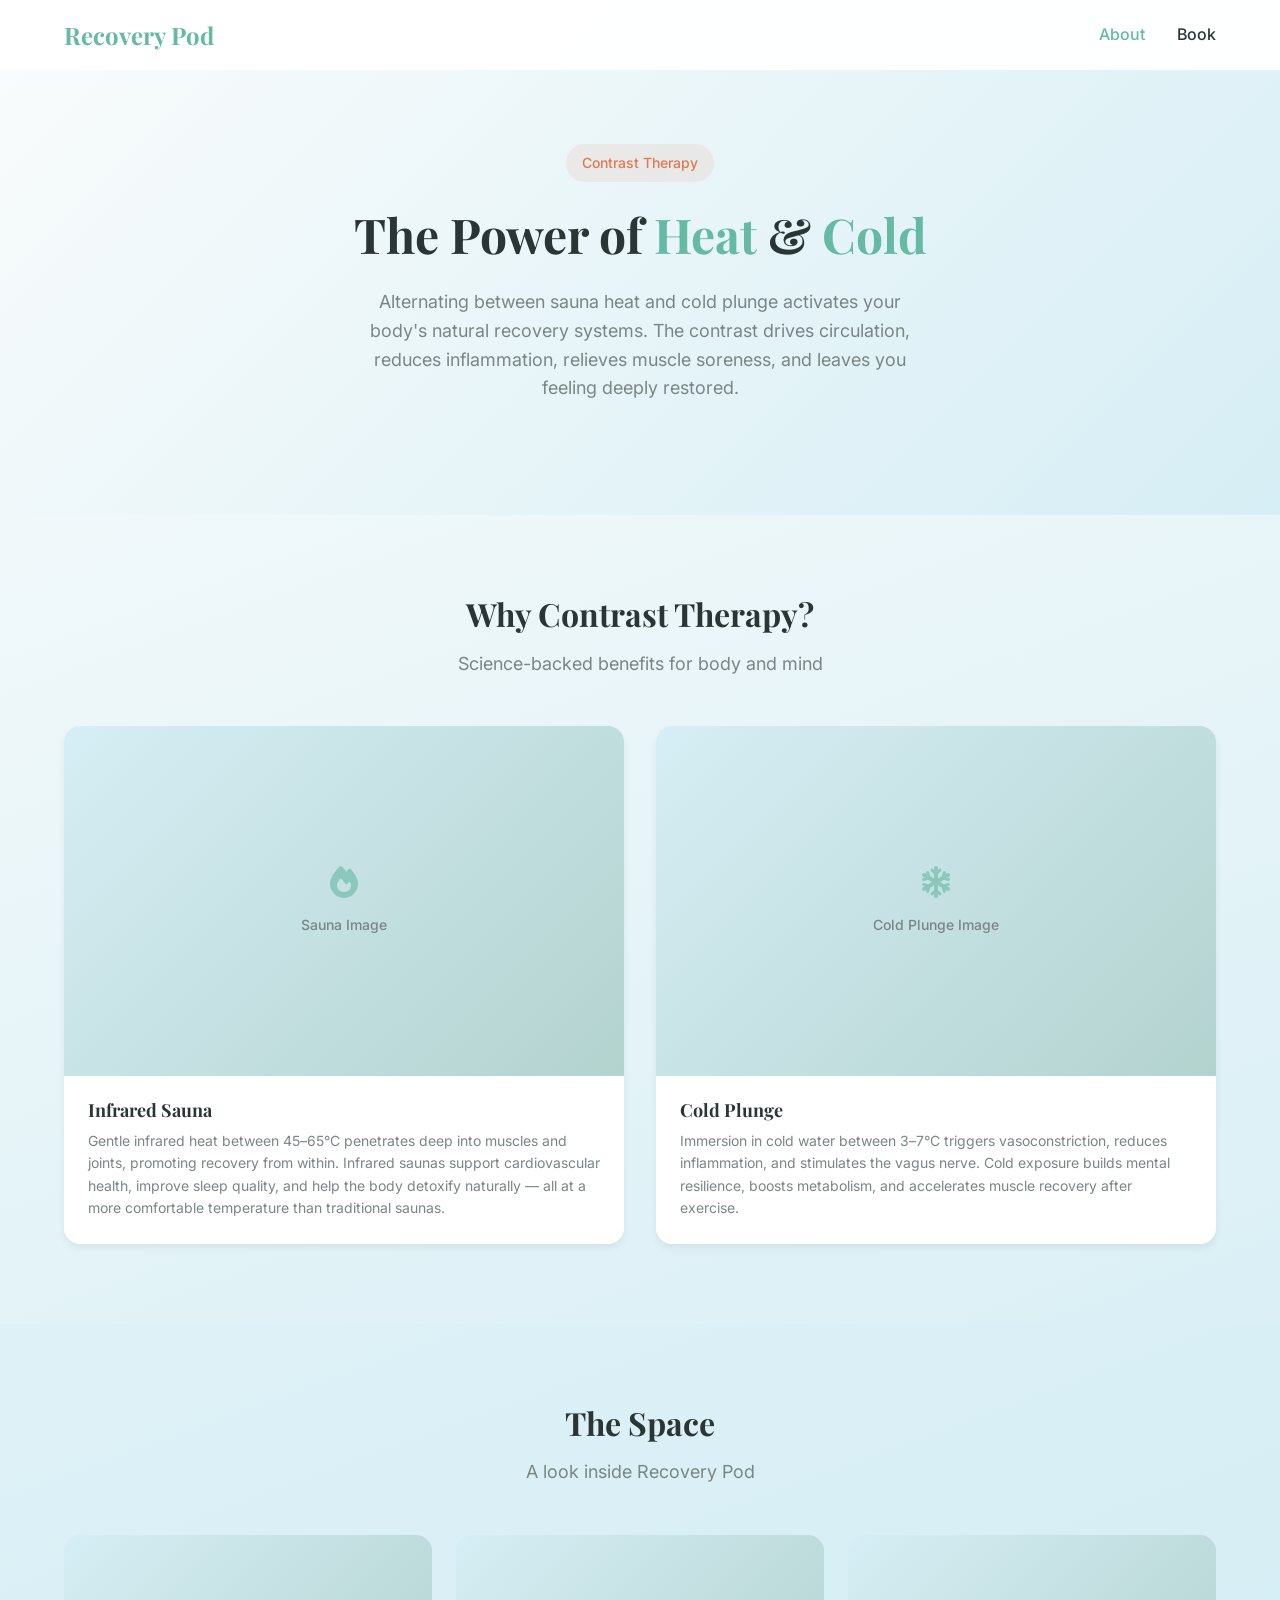
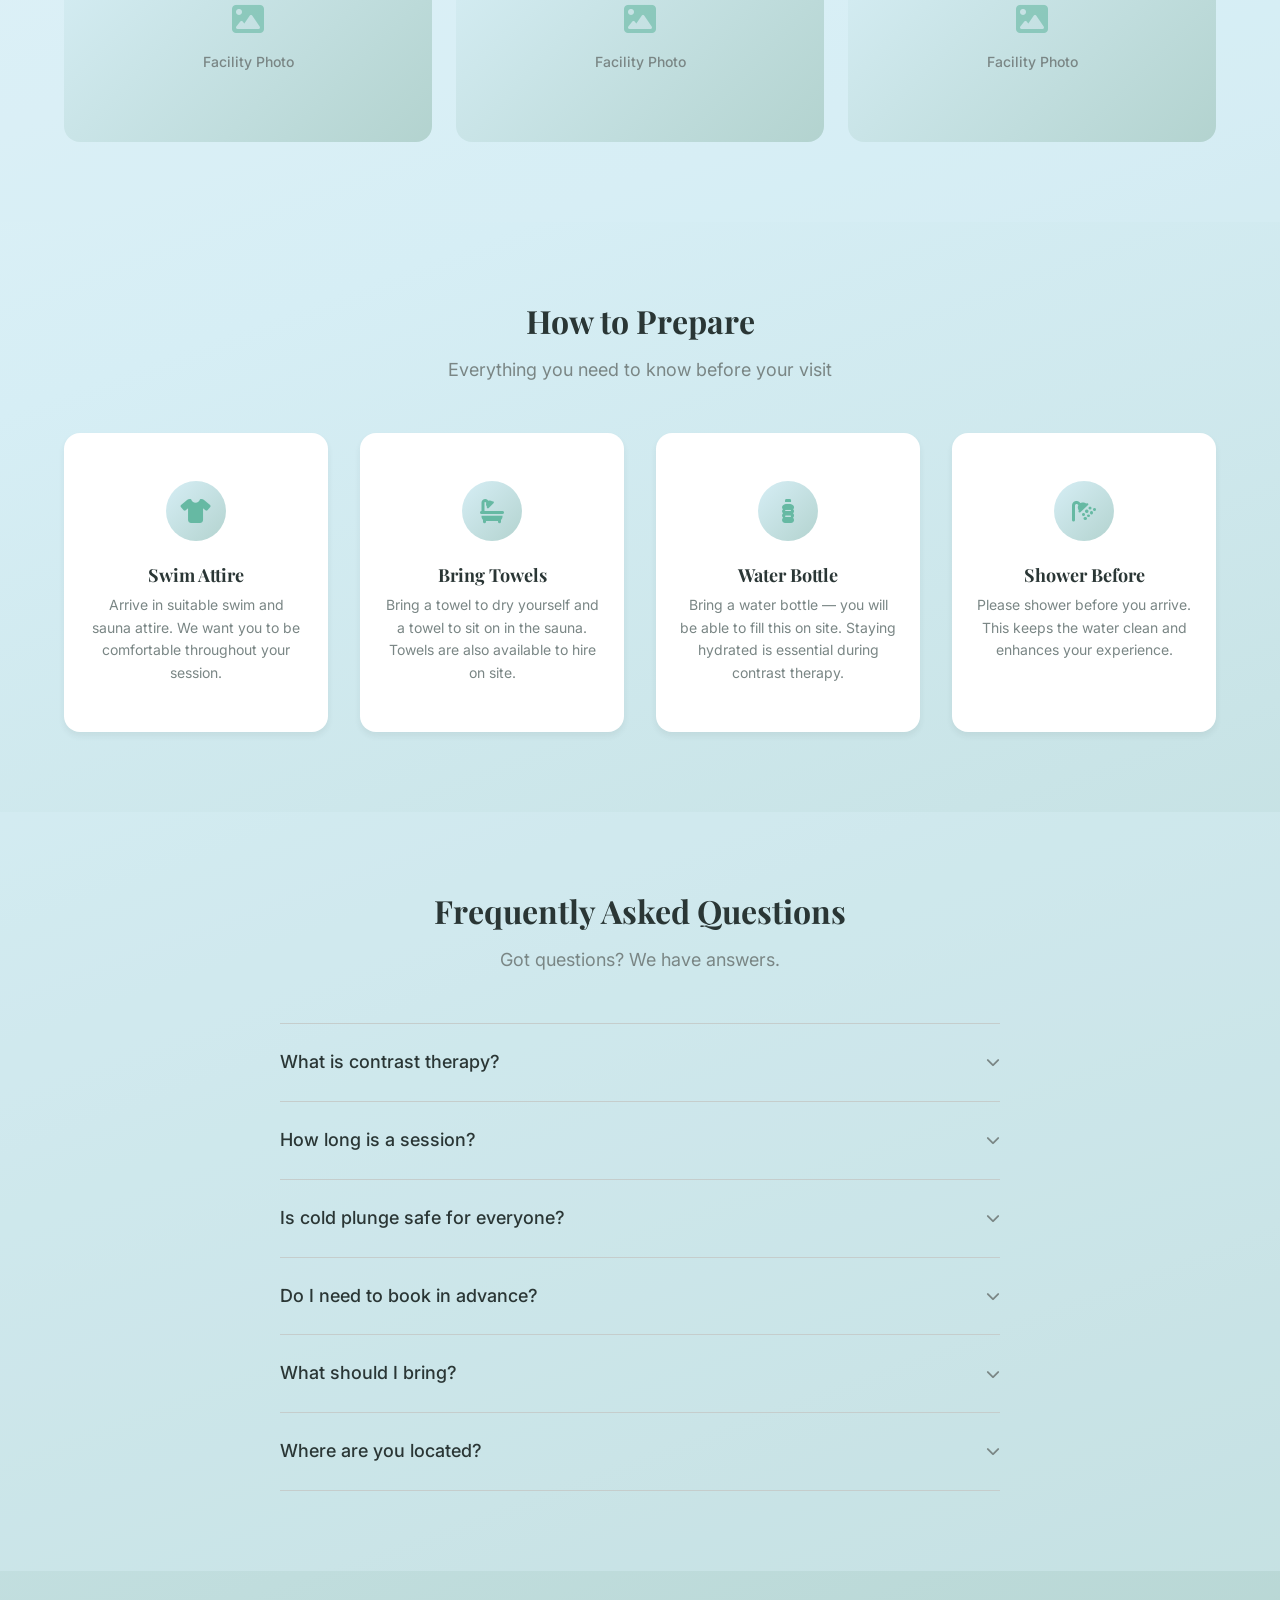
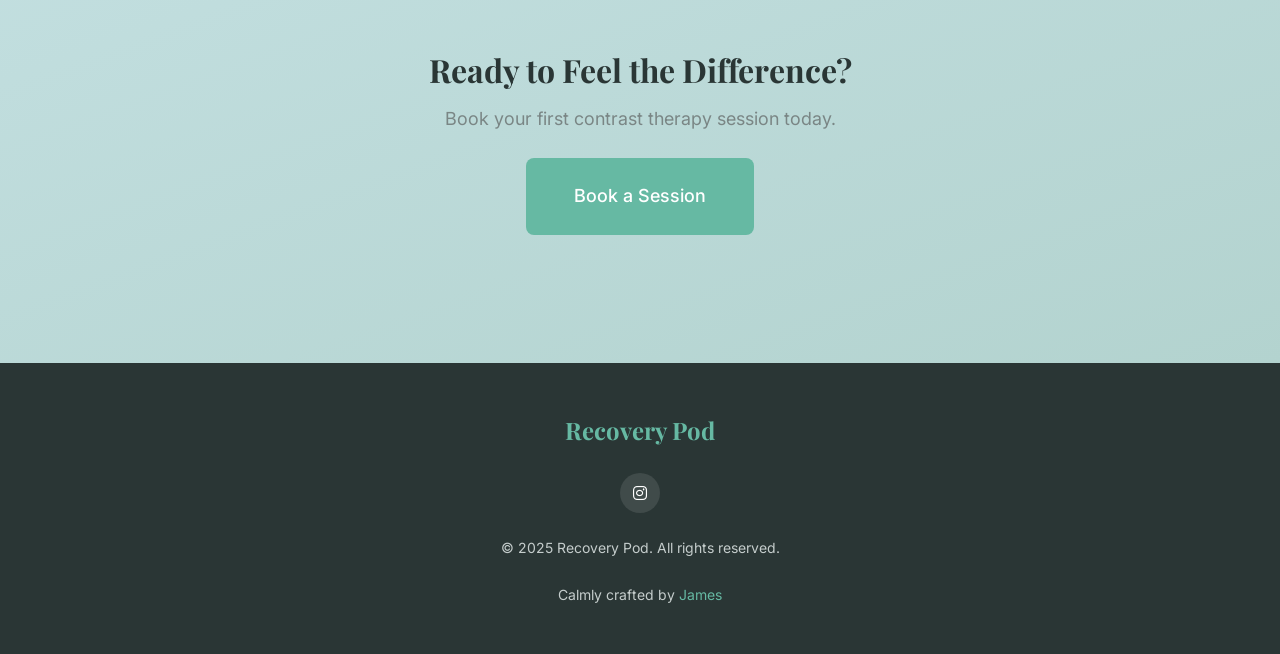
==== about.html @ 47e6fc5c "Added Booking and About page with Acuity Scheduling embedded. Updated refs to Swedish Sauna." ====
<!doctype html>
<html lang="en-GB">
  <head>
    <meta charset="UTF-8" />
    <meta name="viewport" content="width=device-width, initial-scale=1.0" />

    <title>About | Recovery Pod Bristol</title>
    <meta
      name="description"
      content="Learn about the benefits of sauna and cold plunge contrast therapy at Recovery Pod Bristol. FAQs, preparation tips, and what to expect."
    />
    <meta name="author" content="Recovery Pod" />
    <meta name="theme-color" content="#66B9A3" />

    <link rel="canonical" href="https://recoverypodbristol.com/about" />

    <meta property="og:type" content="website" />
    <meta property="og:url" content="https://recoverypodbristol.com/about" />
    <meta property="og:title" content="About | Recovery Pod Bristol" />
    <meta
      property="og:description"
      content="Learn about the benefits of sauna and cold plunge contrast therapy."
    />
    <meta
      property="og:image"
      content="https://recoverypodbristol.com/assets/images/og-image.jpg"
    />
    <meta property="og:locale" content="en_GB" />

    <link rel="apple-touch-icon" sizes="180x180" href="/apple-touch-icon.png" />
    <link rel="icon" type="image/png" sizes="32x32" href="/favicon-32x32.png" />
    <link rel="icon" type="image/png" sizes="16x16" href="/favicon-16x16.png" />
    <link rel="manifest" href="/site.webmanifest" />

    <link rel="preconnect" href="https://fonts.googleapis.com" />
    <link rel="preconnect" href="https://fonts.gstatic.com" crossorigin />
    <link
      href="https://fonts.googleapis.com/css2?family=Inter:wght@400;500;700&family=Playfair+Display:wght@700&display=swap"
      rel="stylesheet"
    />

    <link
      rel="stylesheet"
      href="https://cdnjs.cloudflare.com/ajax/libs/font-awesome/6.5.1/css/all.min.css"
    />

    <link rel="stylesheet" href="css/main.css" />
  </head>
  <body>
    <header class="header">
      <div class="container header__inner">
        <a href="/" class="logo">Recovery Pod</a>
        <nav class="nav" aria-label="Main navigation">
          <ul class="nav__list">
            <li>
              <a href="/about" class="nav__link nav__link--active">About</a>
            </li>
            <li><a href="/booking" class="nav__link">Book</a></li>
          </ul>
        </nav>
      </div>
    </header>

    <main class="page">
      <section class="hero hero--compact">
        <div class="container">
          <div class="hero__content hero__content--centered">
            <span class="hero__tagline">Contrast Therapy</span>
            <h1 class="hero__title">
              The Power of <span>Heat</span> &amp; <span>Cold</span>
            </h1>
            <p class="hero__text">
              Alternating between sauna heat and cold plunge activates your
              body's natural recovery systems. The contrast drives circulation,
              reduces inflammation, relieves muscle soreness, and leaves you
              feeling deeply restored.
            </p>
          </div>
        </div>
      </section>

      <section class="section">
        <div class="container">
          <div class="section__header">
            <h2 class="section__title">Why Contrast Therapy?</h2>
            <p class="section__subtitle">
              Science-backed benefits for body and mind
            </p>
          </div>

          <div class="benefits-grid">
            <div class="card">
              <div class="card__image">
                <div class="placeholder-image">
                  <i class="fa-solid fa-fire"></i>
                  <span>Sauna Image</span>
                </div>
              </div>
              <div class="card__content">
                <h3 class="card__title">Infrared Sauna</h3>
                <p class="card__text">
                  Gentle infrared heat between 45&ndash;65&deg;C penetrates deep
                  into muscles and joints, promoting recovery from within.
                  Infrared saunas support cardiovascular health, improve sleep
                  quality, and help the body detoxify naturally &mdash; all at a
                  more comfortable temperature than traditional saunas.
                </p>
              </div>
            </div>

            <div class="card">
              <div class="card__image">
                <div class="placeholder-image">
                  <i class="fa-solid fa-snowflake"></i>
                  <span>Cold Plunge Image</span>
                </div>
              </div>
              <div class="card__content">
                <h3 class="card__title">Cold Plunge</h3>
                <p class="card__text">
                  Immersion in cold water between 3&ndash;7&deg;C triggers
                  vasoconstriction, reduces inflammation, and stimulates the
                  vagus nerve. Cold exposure builds mental resilience, boosts
                  metabolism, and accelerates muscle recovery after exercise.
                </p>
              </div>
            </div>
          </div>
        </div>
      </section>

      <section class="section section--ice">
        <div class="container">
          <div class="section__header">
            <h2 class="section__title">The Space</h2>
            <p class="section__subtitle">A look inside Recovery Pod</p>
          </div>

          <div class="gallery">
            <div class="gallery__item">
              <div class="placeholder-image placeholder-image--landscape">
                <i class="fa-solid fa-image"></i>
                <span>Facility Photo</span>
              </div>
            </div>
            <div class="gallery__item">
              <div class="placeholder-image placeholder-image--landscape">
                <i class="fa-solid fa-image"></i>
                <span>Facility Photo</span>
              </div>
            </div>
            <div class="gallery__item">
              <div class="placeholder-image placeholder-image--landscape">
                <i class="fa-solid fa-image"></i>
                <span>Facility Photo</span>
              </div>
            </div>
          </div>
        </div>
      </section>

      <section class="section">
        <div class="container">
          <div class="section__header">
            <h2 class="section__title">How to Prepare</h2>
            <p class="section__subtitle">
              Everything you need to know before your visit
            </p>
          </div>

          <div class="prep-tips">
            <div class="prep-tips__card">
              <div class="prep-tips__icon">
                <i class="fa-solid fa-shirt"></i>
              </div>
              <h3 class="prep-tips__title">Swim Attire</h3>
              <p class="prep-tips__text">
                Arrive in suitable swim and sauna attire. We want you to be
                comfortable throughout your session.
              </p>
            </div>

            <div class="prep-tips__card">
              <div class="prep-tips__icon">
                <i class="fa-solid fa-bath"></i>
              </div>
              <h3 class="prep-tips__title">Bring Towels</h3>
              <p class="prep-tips__text">
                Bring a towel to dry yourself and a towel to sit on in the
                sauna. Towels are also available to hire on site.
              </p>
            </div>

            <div class="prep-tips__card">
              <div class="prep-tips__icon">
                <i class="fa-solid fa-bottle-water"></i>
              </div>
              <h3 class="prep-tips__title">Water Bottle</h3>
              <p class="prep-tips__text">
                Bring a water bottle &mdash; you will be able to fill this on
                site. Staying hydrated is essential during contrast therapy.
              </p>
            </div>

            <div class="prep-tips__card">
              <div class="prep-tips__icon">
                <i class="fa-solid fa-shower"></i>
              </div>
              <h3 class="prep-tips__title">Shower Before</h3>
              <p class="prep-tips__text">
                Please shower before you arrive. This keeps the water clean and
                enhances your experience.
              </p>
            </div>
          </div>
        </div>
      </section>

      <section class="section section--ice">
        <div class="container">
          <div class="section__header">
            <h2 class="section__title">Frequently Asked Questions</h2>
            <p class="section__subtitle">Got questions? We have answers.</p>
          </div>

          <div class="faq">
            <details class="faq__item" name="faq">
              <summary class="faq__question">What is contrast therapy?</summary>
              <div class="faq__answer">
                <p>
                  Contrast therapy involves alternating between hot (sauna) and
                  cold (plunge pool) exposure. This cycle of heating and cooling
                  stimulates blood flow, reduces muscle soreness, and promotes
                  overall recovery. A typical session involves multiple rounds
                  of heat and cold.
                </p>
              </div>
            </details>

            <details class="faq__item" name="faq">
              <summary class="faq__question">How long is a session?</summary>
              <div class="faq__answer">
                <p>
                  Sessions typically last 60 minutes, giving you time for
                  multiple rounds of sauna and cold plunge with rest periods in
                  between. We recommend 3&ndash;4 rounds for the best results.
                </p>
              </div>
            </details>

            <details class="faq__item" name="faq">
              <summary class="faq__question">
                Is cold plunge safe for everyone?
              </summary>
              <div class="faq__answer">
                <p>
                  Cold plunge is generally safe for healthy individuals.
                  However, if you have a heart condition, are pregnant, have
                  Raynaud's disease, or have any medical concerns, please
                  consult your doctor before your first session. We are always
                  happy to discuss any questions you may have.
                </p>
              </div>
            </details>

            <details class="faq__item" name="faq">
              <summary class="faq__question">
                Do I need to book in advance?
              </summary>
              <div class="faq__answer">
                <p>
                  Yes, we operate on a booking-only basis to ensure a relaxed,
                  uncrowded experience. You can book your session through our
                  online booking page.
                </p>
              </div>
            </details>

            <details class="faq__item" name="faq">
              <summary class="faq__question">What should I bring?</summary>
              <div class="faq__answer">
                <p>
                  Bring swim attire, a towel (or hire one from us), a water
                  bottle, and any toiletries you need for after your session. We
                  provide showers and a changing area.
                </p>
              </div>
            </details>

            <details class="faq__item" name="faq">
              <summary class="faq__question">Where are you located?</summary>
              <div class="faq__answer">
                <p>
                  We are based in Bristol. Our exact address and directions will
                  be shared when you make a booking.
                </p>
              </div>
            </details>
          </div>
        </div>
      </section>

      <!-- CTA -->
      <section class="section">
        <div class="container">
          <div class="section__header">
            <h2 class="section__title">Ready to Feel the Difference?</h2>
            <p class="section__subtitle">
              Book your first contrast therapy session today.
            </p>
            <a href="/booking" class="btn btn--primary btn--large">
              Book a Session
            </a>
          </div>
        </div>
      </section>
    </main>

    <!-- Footer -->
    <footer class="footer">
      <div class="container footer__inner">
        <a href="/" class="logo footer__logo">Recovery Pod</a>
        <div class="footer__social">
          <a
            href="https://www.instagram.com/therecoverypodcontrasttherapy"
            class="footer__social-link"
            aria-label="Follow us on Instagram"
          >
            <i class="fa-brands fa-instagram"></i>
          </a>
        </div>
        <p class="footer__text">
          &copy; 2025 Recovery Pod. All rights reserved.
        </p>
        <p class="footer__text">
          Calmly crafted by
          <a href="https://jamesiles.uk" target="_blank">James</a>
        </p>
      </div>
    </footer>

    <script src="js/main.js"></script>
  </body>
</html>
---- css/main.css ----
*,
*::before,
*::after {
  box-sizing: border-box;
  margin: 0;
  padding: 0;
}

html {
  -webkit-text-size-adjust: 100%;
  scroll-behavior: smooth;
}

body {
  min-height: 100vh;
  text-rendering: optimizeSpeed;
  -webkit-font-smoothing: antialiased;
  -moz-osx-font-smoothing: grayscale;
}

ul,
ol {
  list-style: none;
}

a {
  text-decoration: none;
  color: inherit;
}

img,
picture,
video,
canvas,
svg {
  display: block;
  max-width: 100%;
  height: auto;
}

input,
button,
textarea,
select {
  font: inherit;
  color: inherit;
}

button {
  cursor: pointer;
  border: none;
  background: none;
}

h1,
h2,
h3,
h4,
h5,
h6 {
  overflow-wrap: break-word;
}

p {
  overflow-wrap: break-word;
}

body {
  font-family: "Inter", -apple-system, BlinkMacSystemFont, "Segoe UI", Roboto, sans-serif;
  font-size: 1rem;
  font-weight: 400;
  line-height: 1.6;
  color: #2a3635;
  background-color: #ffffff;
}

h1, h2, h3, h4, h5, h6 {
  font-family: "Playfair Display", Georgia, serif;
  font-weight: 700;
  line-height: 1.2;
  color: #2a3635;
}

h1 {
  font-size: clamp(2rem, 5vw, 3rem);
}

h2 {
  font-size: clamp(1.5rem, 4vw, 2rem);
}

h3 {
  font-size: 1.5rem;
}

a {
  color: #66b9a3;
  transition: color 150ms ease;
}
a:hover {
  color: rgb(74.0807174888, 161.9192825112, 138.6367713004);
}

::selection {
  background-color: #b3d3cf;
  color: #2a3635;
}

:focus-visible {
  outline: 2px solid #66b9a3;
  outline-offset: 2px;
}

.container {
  width: 100%;
  max-width: 1200px;
  margin: 0 auto;
  padding: 0 1.5rem;
}

.sr-only {
  position: absolute;
  width: 1px;
  height: 1px;
  padding: 0;
  margin: -1px;
  overflow: hidden;
  clip: rect(0, 0, 0, 0);
  white-space: nowrap;
  border: 0;
}

.btn {
  display: inline-flex;
  align-items: center;
  justify-content: center;
  gap: 0.5rem;
  padding: 1rem 2rem;
  font-family: "Inter", -apple-system, BlinkMacSystemFont, "Segoe UI", Roboto, sans-serif;
  font-size: 1rem;
  font-weight: 500;
  text-align: center;
  border-radius: 8px;
  transition: all 250ms ease;
}
.btn--primary {
  background-color: #66b9a3;
  color: #ffffff;
}
.btn--primary:hover {
  background-color: rgb(77.2825112108, 168.9174887892, 144.6286995516);
  color: #ffffff;
  transform: translateY(-2px);
  box-shadow: 0 4px 6px rgba(42, 54, 53, 0.07);
}
.btn--secondary {
  background-color: #e07850;
  color: #ffffff;
}
.btn--secondary:hover {
  background-color: rgb(217.8601941748, 93.2621359223, 45.3398058252);
  color: #ffffff;
  transform: translateY(-2px);
  box-shadow: 0 4px 6px rgba(42, 54, 53, 0.07);
}
.btn--outline {
  background-color: transparent;
  color: #66b9a3;
  border: 2px solid #66b9a3;
}
.btn--outline:hover {
  background-color: #66b9a3;
  color: #ffffff;
}
.btn--large {
  padding: 1.5rem 3rem;
  font-size: 1.125rem;
}

.card {
  background: #ffffff;
  border-radius: 16px;
  box-shadow: 0 4px 6px rgba(42, 54, 53, 0.07);
  overflow: hidden;
  transition: transform 250ms ease, box-shadow 250ms ease;
}
.card:hover {
  transform: translateY(-4px);
  box-shadow: 0 10px 25px rgba(42, 54, 53, 0.1);
}
.card__image {
  width: 100%;
  aspect-ratio: 16/10;
  object-fit: cover;
}
.card__content {
  padding: 1.5rem;
}
.card__title {
  font-size: 1.125rem;
  margin-bottom: 0.5rem;
}
.card__text {
  color: #7a8685;
  font-size: 0.875rem;
}

.feature-list {
  display: flex;
  flex-direction: column;
  gap: 1rem;
}
.feature-list__item {
  display: flex;
  align-items: flex-start;
  gap: 1rem;
}
.feature-list__icon {
  flex-shrink: 0;
  width: 24px;
  height: 24px;
  color: #66b9a3;
}

.badge {
  display: inline-block;
  padding: 0.5rem 1rem;
  font-size: 0.875rem;
  font-weight: 500;
  border-radius: 9999px;
  background-color: #b3d3cf;
  color: #2a3635;
}

.form-group {
  margin-bottom: 1.5rem;
}

.form-label {
  display: block;
  margin-bottom: 0.5rem;
  font-weight: 500;
  color: #2a3635;
}

.form-input,
.form-select,
.form-textarea {
  width: 100%;
  padding: 1rem;
  font-size: 1rem;
  border: 2px solid #c5cdcc;
  border-radius: 8px;
  background-color: #ffffff;
  transition: border-color 150ms ease, box-shadow 150ms ease;
}
.form-input:focus,
.form-select:focus,
.form-textarea:focus {
  border-color: #66b9a3;
  box-shadow: 0 0 0 3px rgba(102, 185, 163, 0.15);
  outline: none;
}
.form-input::placeholder,
.form-select::placeholder,
.form-textarea::placeholder {
  color: #7a8685;
}

.form-textarea {
  min-height: 120px;
  resize: vertical;
}

.header {
  position: fixed;
  top: 0;
  left: 0;
  right: 0;
  z-index: 100;
  padding: 1rem 0;
  background-color: rgba(255, 255, 255, 0.95);
  backdrop-filter: blur(10px);
  transition: box-shadow 250ms ease;
}
.header--scrolled {
  box-shadow: 0 4px 6px rgba(42, 54, 53, 0.07);
}
.header__inner {
  display: flex;
  align-items: center;
  justify-content: space-between;
}

.logo {
  font-family: "Playfair Display", Georgia, serif;
  font-size: 1.5rem;
  font-weight: 700;
  color: #66b9a3;
}

.nav__list {
  display: flex;
  align-items: center;
  gap: 2rem;
}
.nav__link {
  font-weight: 500;
  color: #2a3635;
  transition: color 150ms ease;
}
.nav__link:hover {
  color: #66b9a3;
}

.hero {
  min-height: 100vh;
  display: flex;
  align-items: center;
  padding: 5rem 0;
  background: linear-gradient(135deg, #fafcfc 0%, #d6eef5 100%);
}
.hero__content {
  max-width: 700px;
}
.hero__tagline {
  display: inline-block;
  margin-bottom: 1.5rem;
  padding: 0.5rem 1rem;
  font-size: 0.875rem;
  font-weight: 500;
  color: #e07850;
  background-color: rgba(224, 120, 80, 0.1);
  border-radius: 9999px;
}
.hero__title {
  margin-bottom: 1.5rem;
}
.hero__title span {
  color: #66b9a3;
}
.hero__text {
  font-size: 1.125rem;
  color: #7a8685;
  margin-bottom: 2rem;
  max-width: 550px;
}
.hero__actions {
  display: flex;
  flex-wrap: wrap;
  gap: 1rem;
}

.section {
  padding: 5rem 0;
}
.section--teal {
  background-color: #b3d3cf;
}
.section--ice {
  background-color: rgba(214, 238, 245, 0.4);
}
.section__header {
  text-align: center;
  max-width: 600px;
  margin: 0 auto 3rem;
}
.section__header .btn {
  margin-top: 1.5rem;
}
.section__title {
  margin-bottom: 1rem;
}
.section__subtitle {
  color: #7a8685;
  font-size: 1.125rem;
}

.services-grid {
  display: grid;
  grid-template-columns: repeat(auto-fit, minmax(280px, 1fr));
  gap: 2rem;
}

.footer {
  padding: 3rem 0;
  background-color: #2a3635;
  color: #ffffff;
}
.footer__inner {
  display: flex;
  flex-direction: column;
  align-items: center;
  gap: 1.5rem;
  text-align: center;
}
.footer__logo {
  color: #66b9a3;
}
.footer__text {
  color: #c5cdcc;
  font-size: 0.875rem;
}
.footer__social {
  display: flex;
  gap: 1rem;
}
.footer__social-link {
  display: flex;
  align-items: center;
  justify-content: center;
  width: 40px;
  height: 40px;
  border-radius: 9999px;
  background-color: rgba(255, 255, 255, 0.1);
  color: #ffffff;
  transition: background-color 150ms ease;
}
.footer__social-link:hover {
  background-color: #66b9a3;
}

.landing {
  min-height: 100vh;
  display: flex;
  flex-direction: column;
  align-items: center;
  justify-content: center;
  padding: 2rem;
  text-align: center;
  background: linear-gradient(160deg, #fafcfc 0%, #d6eef5 50%, #b3d3cf 100%);
  position: relative;
  overflow: hidden;
}
.landing::before, .landing::after {
  content: "";
  position: absolute;
  border-radius: 50%;
  opacity: 0.3;
  pointer-events: none;
}
.landing::before {
  width: 400px;
  height: 400px;
  background: radial-gradient(circle, #66b9a3 0%, transparent 70%);
  top: -100px;
  right: -100px;
}
.landing::after {
  width: 300px;
  height: 300px;
  background: radial-gradient(circle, #e07850 0%, transparent 70%);
  bottom: -50px;
  left: -50px;
}
.landing__content {
  position: relative;
  z-index: 1;
  max-width: 600px;
  padding-bottom: 4rem;
}
.landing__icon {
  display: flex;
  align-items: center;
  justify-content: center;
  width: 80px;
  height: 80px;
  margin: 0 auto 2rem;
  background: linear-gradient(135deg, #66b9a3, #b3d3cf);
  border-radius: 16px;
  box-shadow: 0 10px 25px rgba(42, 54, 53, 0.1);
  font-size: 2.5rem;
  color: #ffffff;
}
.landing__title {
  font-size: clamp(2.5rem, 6vw, 4rem);
  margin-bottom: 1rem;
  background: linear-gradient(135deg, #2a3635 0%, #66b9a3 100%);
  -webkit-background-clip: text;
  -webkit-text-fill-color: transparent;
  background-clip: text;
}
.landing__tagline {
  font-family: "Playfair Display", Georgia, serif;
  font-size: 1.5rem;
  color: #e07850;
  margin-bottom: 1.5rem;
}
.landing__text {
  font-size: 1.125rem;
  color: #7a8685;
  margin-bottom: 3rem;
  line-height: 1.7;
}
.landing__features {
  display: flex;
  flex-wrap: wrap;
  justify-content: center;
  gap: 1.5rem;
  margin-bottom: 3rem;
}
.landing__feature {
  display: flex;
  align-items: center;
  gap: 0.5rem;
  padding: 0.75rem 1.25rem;
  background: rgba(255, 255, 255, 0.6);
  border-radius: 9999px;
  font-size: 0.825rem;
  font-weight: 500;
  color: #4a5554;
  backdrop-filter: blur(5px);
  border: 1px solid rgba(102, 185, 163, 0.15);
}
.landing__feature-icon {
  font-size: 0.9rem;
  color: #4a5554;
  opacity: 0.85;
}
.landing__form {
  display: flex;
  flex-direction: column;
  gap: 0.75rem;
  max-width: 320px;
  margin: 0 auto 2rem;
}
.landing__input {
  padding: 0.75rem 1.25rem;
  min-width: 200px;
  font-size: 1rem;
  border: 2px solid rgba(102, 185, 163, 0.3);
  border-radius: 8px;
  background: rgba(255, 255, 255, 0.9);
  transition: border-color 150ms ease, box-shadow 150ms ease;
}
.landing__input:focus {
  border-color: #66b9a3;
  box-shadow: 0 0 0 3px rgba(102, 185, 163, 0.15);
  outline: none;
}
.landing__input::placeholder {
  color: #7a8685;
}
.landing__submit {
  white-space: nowrap;
  padding: 0.75rem 1.5rem;
}
.landing__note {
  font-size: 0.875rem;
  color: #7a8685;
}
.landing__social {
  display: flex;
  justify-content: center;
  gap: 1rem;
  margin-top: 3rem;
}
.landing__social-link {
  display: flex;
  align-items: center;
  justify-content: center;
  width: 44px;
  height: 44px;
  border-radius: 9999px;
  background: rgba(255, 255, 255, 0.8);
  color: #2a3635;
  transition: all 150ms ease;
  backdrop-filter: blur(5px);
  font-size: 1.25rem;
}
.landing__social-link:hover {
  background: #66b9a3;
  color: #ffffff;
  transform: translateY(-2px);
}
.landing__footer {
  position: absolute;
  bottom: 1.5rem;
  left: 0;
  right: 0;
  text-align: center;
  font-size: 0.75rem;
  color: #2a3635;
  opacity: 0.65;
}
.landing__footer p {
  margin: 0.25rem 0;
}
.landing__footer a {
  color: #e07850;
  text-decoration: none;
  transition: opacity 150ms ease;
}
.landing__footer a:hover {
  opacity: 0.7;
}

.page {
  background: linear-gradient(160deg, #fafcfc 0%, #d6eef5 50%, #b3d3cf 100%);
}

.hero--compact {
  min-height: auto;
  padding: 9rem 0 5rem;
}

.hero__content--centered {
  margin: 0 auto;
  text-align: center;
}
.hero__content--centered .hero__text {
  margin-left: auto;
  margin-right: auto;
}

.benefits-grid {
  display: grid;
  grid-template-columns: repeat(auto-fit, minmax(300px, 1fr));
  gap: 2rem;
}

.gallery {
  display: grid;
  grid-template-columns: repeat(auto-fit, minmax(280px, 1fr));
  gap: 1.5rem;
}

.gallery__item {
  border-radius: 16px;
  overflow: hidden;
}

.placeholder-image {
  display: flex;
  flex-direction: column;
  align-items: center;
  justify-content: center;
  gap: 1rem;
  width: 100%;
  aspect-ratio: 16/10;
  background: linear-gradient(135deg, #d6eef5 0%, #b3d3cf 100%);
  color: #7a8685;
  font-size: 0.875rem;
  font-weight: 500;
}
.placeholder-image i {
  font-size: 2rem;
  color: #66b9a3;
  opacity: 0.6;
}
.placeholder-image--landscape {
  aspect-ratio: 16/9;
}

.prep-tips {
  display: grid;
  grid-template-columns: repeat(auto-fit, minmax(240px, 1fr));
  gap: 2rem;
}
.prep-tips__card {
  text-align: center;
  padding: 3rem 1.5rem;
  background: #ffffff;
  border-radius: 16px;
  box-shadow: 0 4px 6px rgba(42, 54, 53, 0.07);
  transition: transform 250ms ease, box-shadow 250ms ease;
}
.prep-tips__card:hover {
  transform: translateY(-4px);
  box-shadow: 0 10px 25px rgba(42, 54, 53, 0.1);
}
.prep-tips__icon {
  display: flex;
  align-items: center;
  justify-content: center;
  width: 60px;
  height: 60px;
  margin: 0 auto 1.5rem;
  background: linear-gradient(135deg, #d6eef5, #b3d3cf);
  border-radius: 9999px;
  font-size: 1.5rem;
  color: #66b9a3;
}
.prep-tips__title {
  font-family: "Playfair Display", Georgia, serif;
  font-size: 1.125rem;
  font-weight: 700;
  margin-bottom: 0.5rem;
  color: #2a3635;
}
.prep-tips__text {
  font-size: 0.875rem;
  color: #7a8685;
  line-height: 1.6;
}

.faq {
  max-width: 720px;
  margin: 0 auto;
}
.faq__item {
  border-bottom: 1px solid #c5cdcc;
}
.faq__item:first-child {
  border-top: 1px solid #c5cdcc;
}
.faq__item[open] .faq__question {
  color: #66b9a3;
}
.faq__item[open] .faq__question::after {
  transform: rotate(180deg);
}
.faq__question {
  display: flex;
  align-items: center;
  justify-content: space-between;
  width: 100%;
  padding: 1.5rem 0;
  font-family: "Inter", -apple-system, BlinkMacSystemFont, "Segoe UI", Roboto, sans-serif;
  font-size: 1.125rem;
  font-weight: 500;
  color: #2a3635;
  cursor: pointer;
  list-style: none;
  transition: color 150ms ease;
}
.faq__question::-webkit-details-marker {
  display: none;
}
.faq__question::marker {
  display: none;
  content: "";
}
.faq__question::after {
  content: "\f078";
  font-family: "Font Awesome 6 Free";
  font-weight: 900;
  font-size: 0.875rem;
  color: #7a8685;
  transition: transform 250ms ease;
  flex-shrink: 0;
  margin-left: 1rem;
}
.faq__question:hover {
  color: #66b9a3;
}
.faq__answer {
  padding: 0 0 1.5rem;
}
.faq__answer p {
  font-size: 1rem;
  color: #7a8685;
  line-height: 1.7;
}

.nav__link--active {
  color: #66b9a3;
}

.section--booking {
  padding: 2rem 0;
}

.booking-embed {
  width: 100%;
  max-width: 100%;
  margin: 0 auto;
  padding: 0 2rem;
  min-height: 500px;
}

@media (min-width: 576px) {
  .landing__form {
    flex-direction: row;
    justify-content: center;
    max-width: none;
  }
}
@media (max-width: 768px) {
  .hero {
    padding-top: 100px;
    text-align: center;
  }
  .hero__content {
    margin: 0 auto;
  }
  .hero__text {
    margin-left: auto;
    margin-right: auto;
  }
  .hero__actions {
    justify-content: center;
  }
  .nav {
    display: none;
  }
  .faq__question {
    font-size: 1rem;
    padding: 1rem 0;
  }
  .prep-tips {
    grid-template-columns: repeat(auto-fit, minmax(200px, 1fr));
    gap: 1rem;
  }
  .prep-tips__card {
    padding: 1.5rem 1rem;
  }
  .benefits-grid {
    grid-template-columns: 1fr;
  }
  .gallery {
    grid-template-columns: 1fr;
  }
}
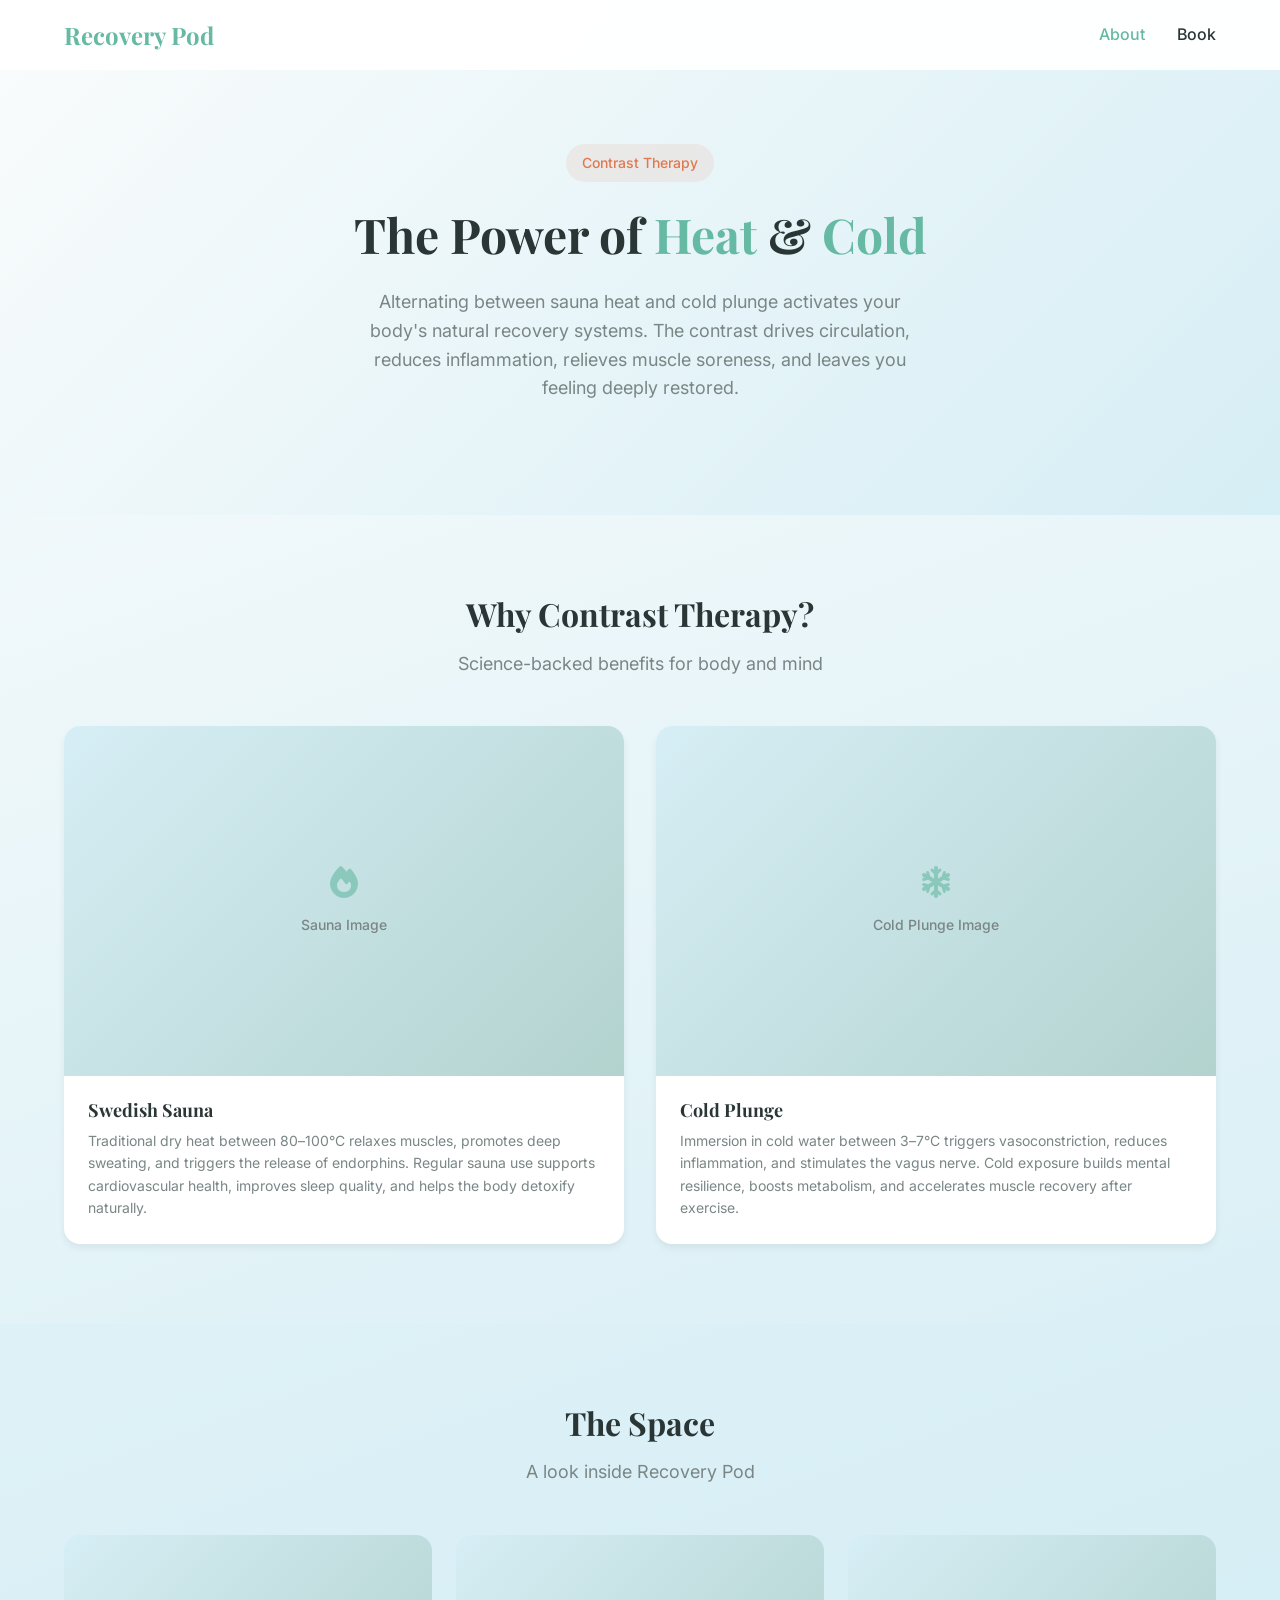
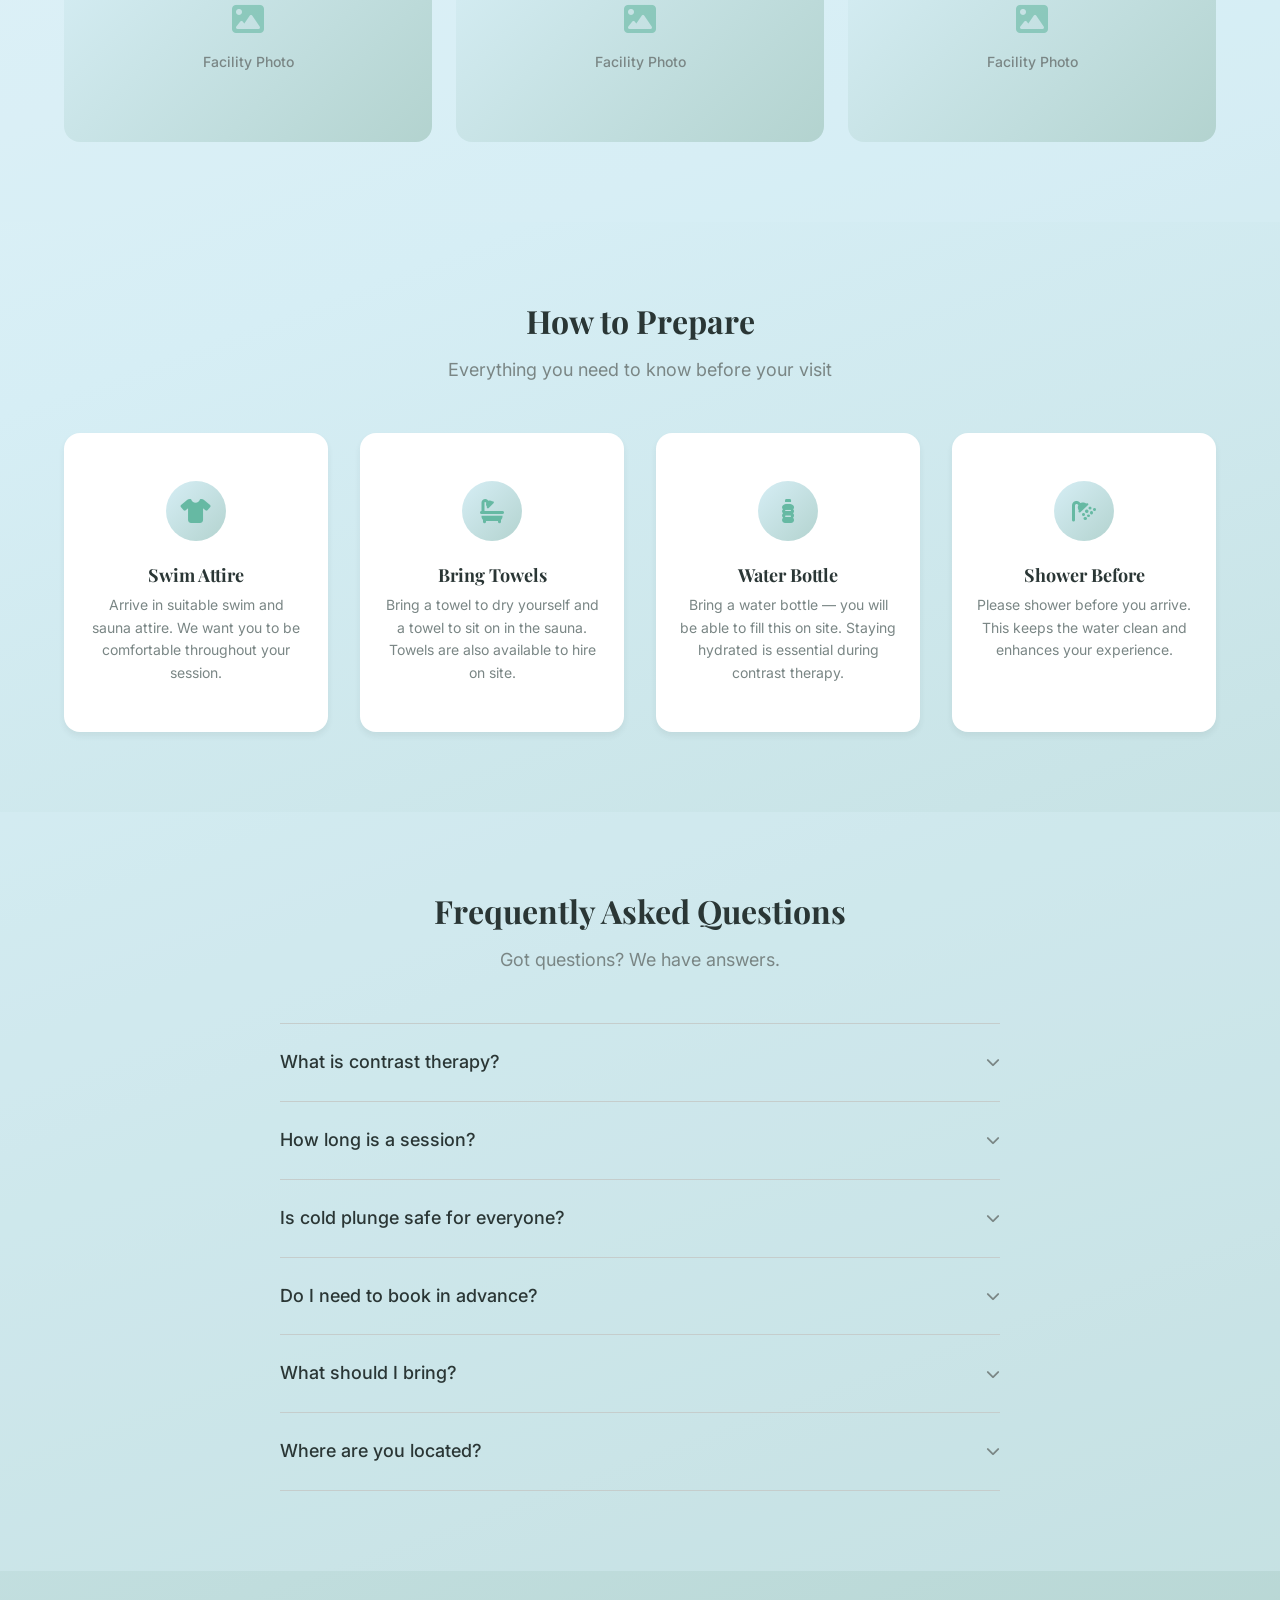
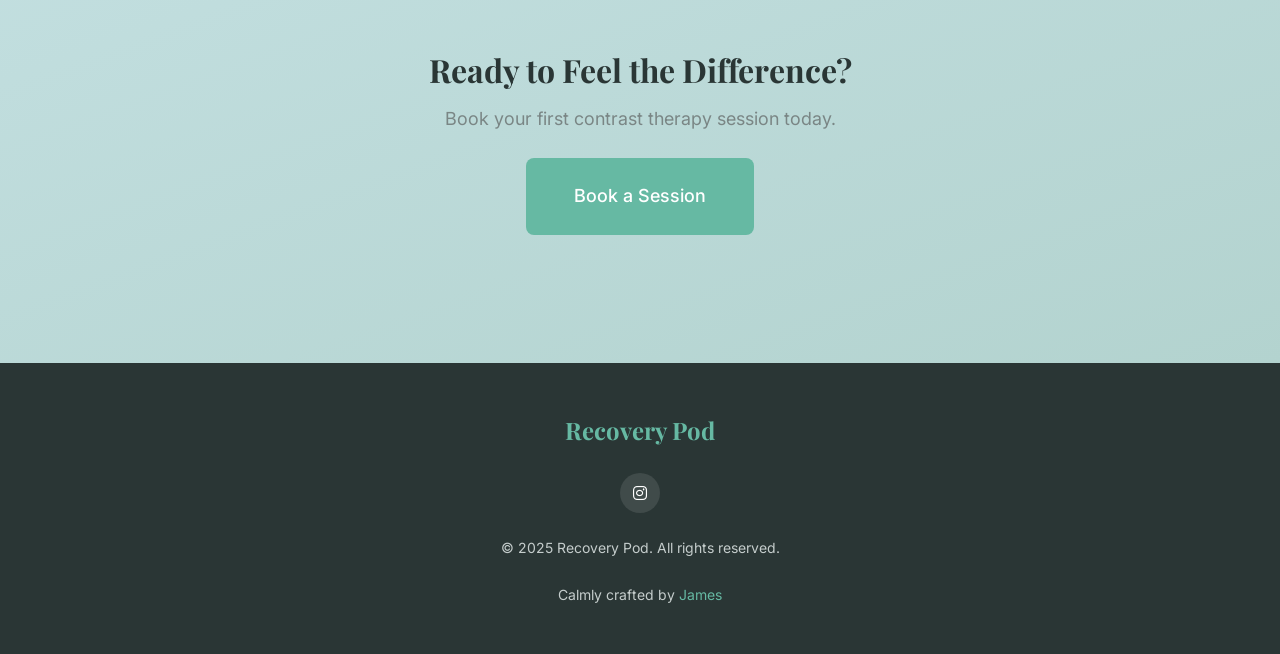
==== commit 9223d745: "Switched back to reference Swedish Sauna throughout build" ====
--- a/about.html
+++ b/about.html
@@ -97,13 +97,12 @@
                 </div>
               </div>
               <div class="card__content">
-                <h3 class="card__title">Infrared Sauna</h3>
+                <h3 class="card__title">Swedish Sauna</h3>
                 <p class="card__text">
-                  Gentle infrared heat between 45&ndash;65&deg;C penetrates deep
-                  into muscles and joints, promoting recovery from within.
-                  Infrared saunas support cardiovascular health, improve sleep
-                  quality, and help the body detoxify naturally &mdash; all at a
-                  more comfortable temperature than traditional saunas.
+                  Traditional dry heat between 80&ndash;100&deg;C relaxes
+                  muscles, promotes deep sweating, and triggers the release of
+                  endorphins. Regular sauna use supports cardiovascular health,
+                  improves sleep quality, and helps the body detoxify naturally.
                 </p>
               </div>
             </div>
--- a/css/main.css
+++ b/css/main.css
@@ -811,4 +811,4 @@
   .gallery {
     grid-template-columns: 1fr;
   }
-}
+}/*# sourceMappingURL=main.css.map */
